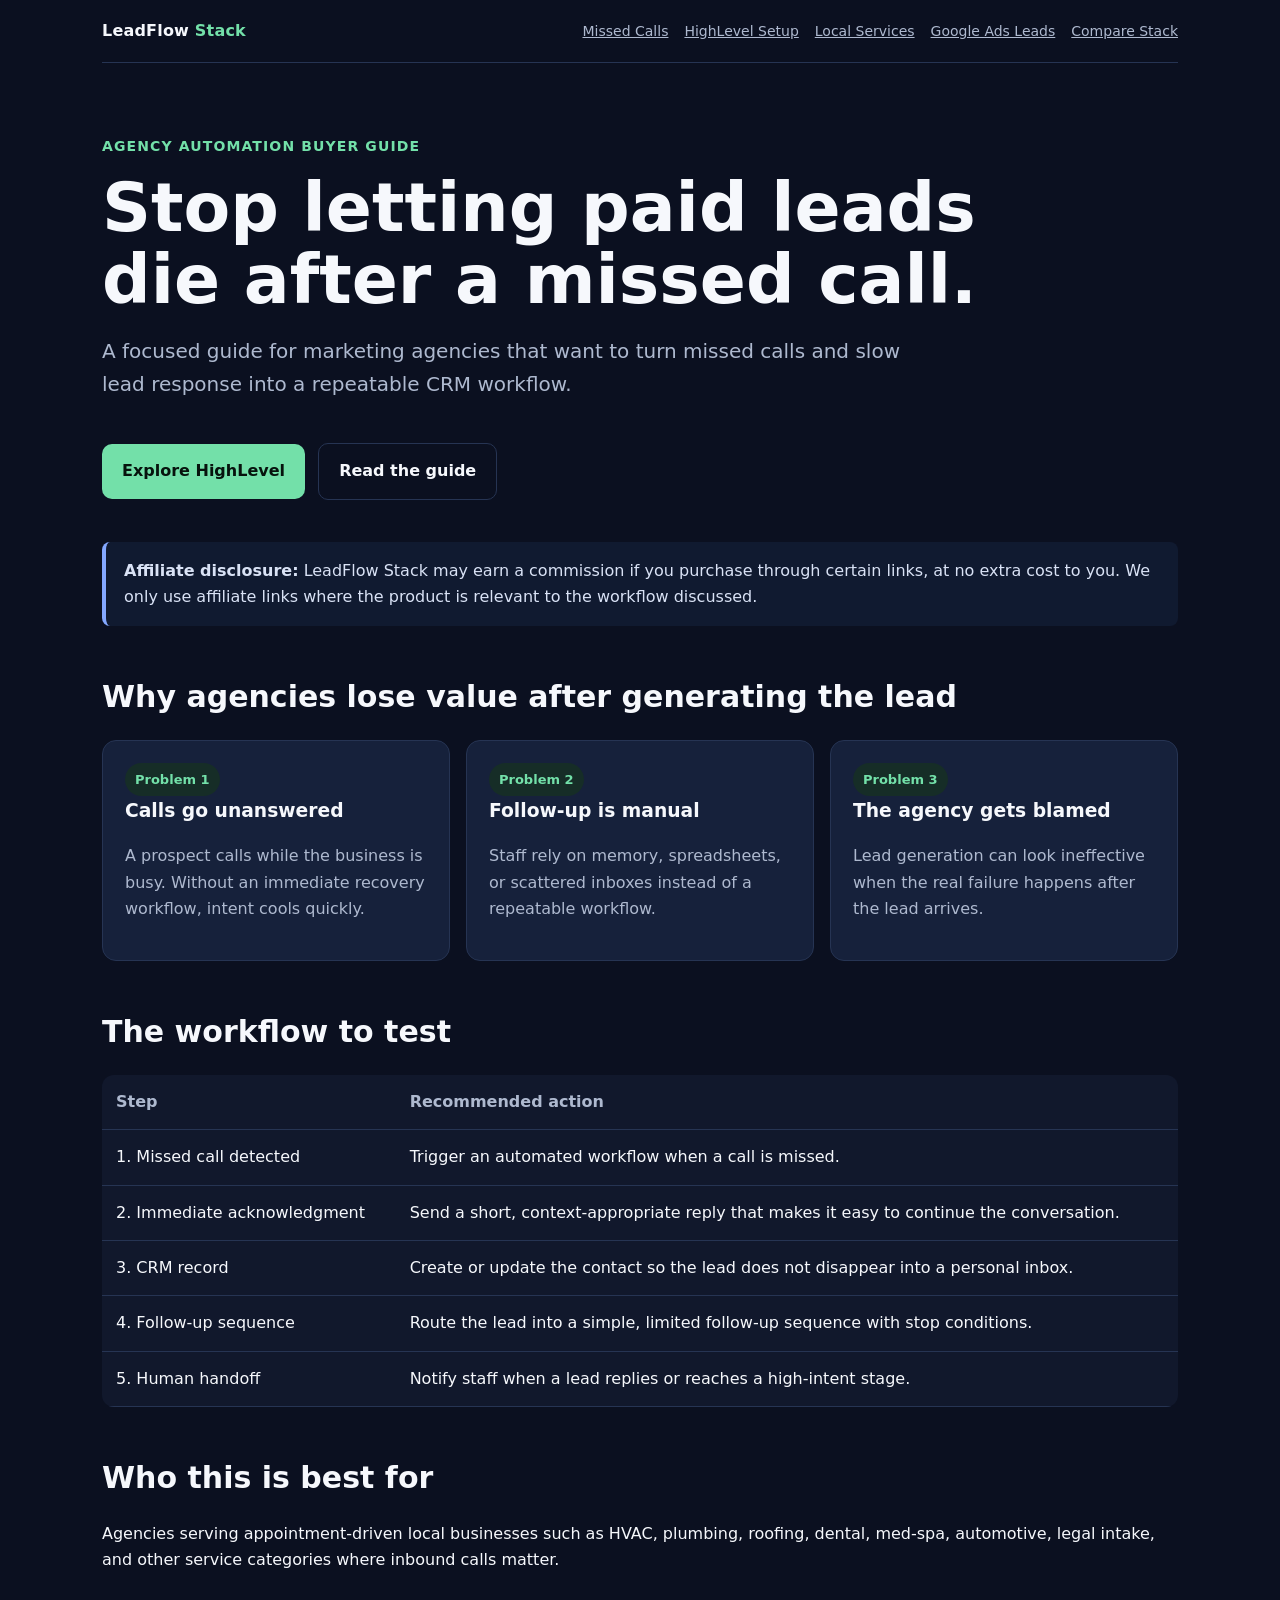
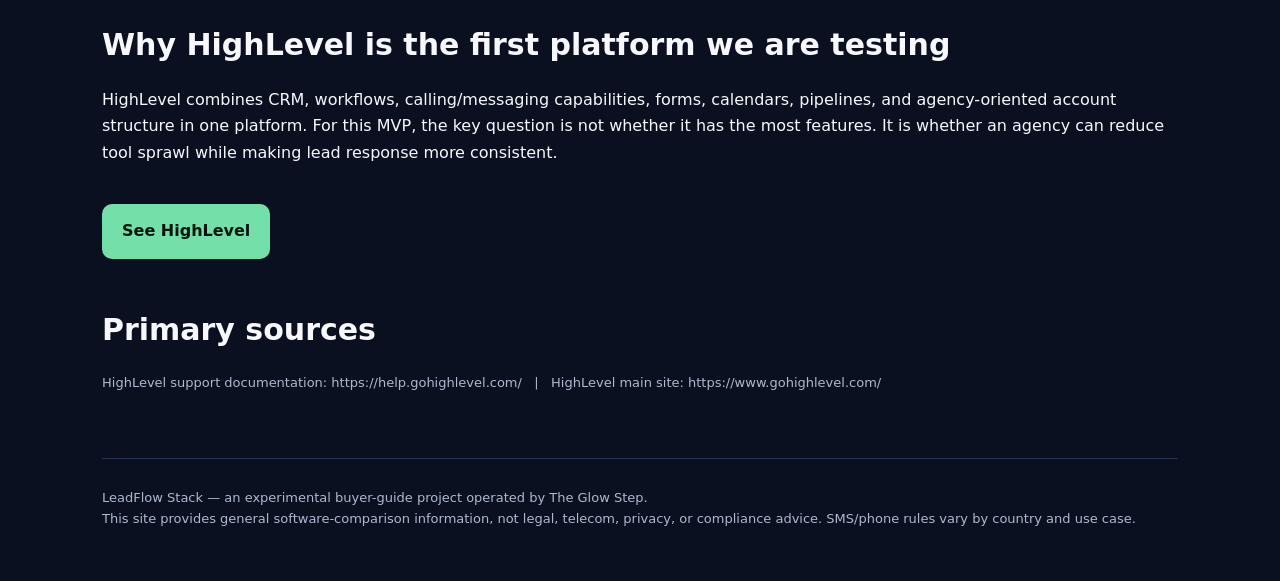
==== index.html @ 0b7b034c "Initial LeadFlow Stack site" ====
<!doctype html>
<html lang="en">
<head>
<meta charset="utf-8"><meta name="viewport" content="width=device-width,initial-scale=1">
<title>Missed Call Text Back for Marketing Agencies | LeadFlow Stack</title>
<meta name="description" content="A practical buyer guide for agencies building missed-call recovery and instant lead-response workflows.">
<link rel="stylesheet" href="assets/style.css">
<link rel="canonical" href="https://monstersportskorea-afk.github.io/leadflow-stack/">
<script defer src="assets/app.js"></script>
</head>
<body>
<div class="wrap">
<header class="nav">
  <div class="brand">LeadFlow <span>Stack</span></div>
  <nav class="navlinks">
    <a href="index.html">Missed Calls</a>
    <a href="highlevel-missed-call.html">HighLevel Setup</a>
    <a href="local-service-agencies.html">Local Services</a>
    <a href="google-ads-lead-response.html">Google Ads Leads</a>
    <a href="highlevel-vs-make-n8n.html">Compare Stack</a>
  </nav>
</header>
<main>
<section class="hero">
<div class="kicker">Agency automation buyer guide</div>
<h1>Stop letting paid leads die after a missed call.</h1>
<p class="lead">A focused guide for marketing agencies that want to turn missed calls and slow lead response into a repeatable CRM workflow.</p>
<a class="cta" href="https://www.gohighlevel.com/?fp_ref=theglowstep" rel="sponsored noopener" target="_blank" data-affiliate data-label="Missed Call Text Back for Marketing Agencies | LeadFlow Stack">Explore HighLevel</a>
<a class="cta secondary" href="#guide">Read the guide</a>
</section>
<div class="notice"><strong>Affiliate disclosure:</strong> LeadFlow Stack may earn a commission if you purchase through certain links, at no extra cost to you. We only use affiliate links where the product is relevant to the workflow discussed.</div>
<section id="guide">
<h2>Why agencies lose value after generating the lead</h2>
<div class="grid">
  <div class="card"><span class="pill">Problem 1</span><h3>Calls go unanswered</h3><p>A prospect calls while the business is busy. Without an immediate recovery workflow, intent cools quickly.</p></div>
  <div class="card"><span class="pill">Problem 2</span><h3>Follow-up is manual</h3><p>Staff rely on memory, spreadsheets, or scattered inboxes instead of a repeatable workflow.</p></div>
  <div class="card"><span class="pill">Problem 3</span><h3>The agency gets blamed</h3><p>Lead generation can look ineffective when the real failure happens after the lead arrives.</p></div>
</div>
<h2>The workflow to test</h2>
<table class="table"><tr><th>Step</th><th>Recommended action</th></tr>
<tr><td>1. Missed call detected</td><td>Trigger an automated workflow when a call is missed.</td></tr>
<tr><td>2. Immediate acknowledgment</td><td>Send a short, context-appropriate reply that makes it easy to continue the conversation.</td></tr>
<tr><td>3. CRM record</td><td>Create or update the contact so the lead does not disappear into a personal inbox.</td></tr>
<tr><td>4. Follow-up sequence</td><td>Route the lead into a simple, limited follow-up sequence with stop conditions.</td></tr>
<tr><td>5. Human handoff</td><td>Notify staff when a lead replies or reaches a high-intent stage.</td></tr></table>
<h2>Who this is best for</h2>
<p>Agencies serving appointment-driven local businesses such as HVAC, plumbing, roofing, dental, med-spa, automotive, legal intake, and other service categories where inbound calls matter.</p>
<h2>Why HighLevel is the first platform we are testing</h2>
<p>HighLevel combines CRM, workflows, calling/messaging capabilities, forms, calendars, pipelines, and agency-oriented account structure in one platform. For this MVP, the key question is not whether it has the most features. It is whether an agency can reduce tool sprawl while making lead response more consistent.</p>
<a class="cta" href="https://www.gohighlevel.com/?fp_ref=theglowstep" rel="sponsored noopener" target="_blank" data-affiliate data-label="main-guide-bottom">See HighLevel</a>
<h2>Primary sources</h2>
<p class="source">HighLevel support documentation: https://help.gohighlevel.com/ &nbsp; | &nbsp; HighLevel main site: https://www.gohighlevel.com/</p>
</section>
</main>
<footer class="footer">
  <div>LeadFlow Stack — an experimental buyer-guide project operated by The Glow Step.</div>
  <div>This site provides general software-comparison information, not legal, telecom, privacy, or compliance advice. SMS/phone rules vary by country and use case.</div>
</footer>
</div>
</body></html>
---- assets/style.css ----
:root{
  --bg:#0b1020;--panel:#11182c;--card:#16213b;--text:#f6f8fc;--muted:#aeb9cf;
  --accent:#73e0a9;--accent2:#84a8ff;--line:#263453;--max:1120px;
}
*{box-sizing:border-box} body{margin:0;font-family:Inter,system-ui,-apple-system,Segoe UI,Roboto,Arial,sans-serif;background:var(--bg);color:var(--text);line-height:1.65}
a{color:inherit}.wrap{max-width:var(--max);margin:auto;padding:0 22px}.nav{display:flex;justify-content:space-between;align-items:center;padding:18px 0;border-bottom:1px solid var(--line)}
.brand{font-weight:800;letter-spacing:.2px}.brand span{color:var(--accent)}
.navlinks{display:flex;gap:16px;font-size:14px;color:var(--muted)} .hero{padding:72px 0 42px}
.kicker{color:var(--accent);font-weight:700;font-size:14px;text-transform:uppercase;letter-spacing:.08em}
h1{font-size:clamp(36px,6vw,68px);line-height:1.05;margin:14px 0 20px;max-width:900px}
h2{font-size:30px;margin:46px 0 18px} h3{margin:0 0 8px}.lead{font-size:20px;color:var(--muted);max-width:820px}
.cta{display:inline-block;background:var(--accent);color:#07130d;font-weight:800;padding:14px 20px;border-radius:10px;text-decoration:none;margin-top:22px}
.cta.secondary{background:transparent;color:var(--text);border:1px solid var(--line);margin-left:8px}
.grid{display:grid;grid-template-columns:repeat(3,1fr);gap:16px}.card{background:var(--card);padding:22px;border:1px solid var(--line);border-radius:14px}
.card p,.muted{color:var(--muted)} .pill{display:inline-block;padding:6px 10px;border-radius:999px;background:#162d27;color:var(--accent);font-size:13px;font-weight:700}
.table{width:100%;border-collapse:collapse;background:var(--panel);border-radius:12px;overflow:hidden}.table th,.table td{padding:14px;border-bottom:1px solid var(--line);text-align:left;vertical-align:top}.table th{color:var(--muted)}
.notice{background:#101a30;border-left:4px solid var(--accent2);padding:16px 18px;border-radius:8px;color:#d9e2f5}.footer{border-top:1px solid var(--line);margin-top:64px;padding:28px 0 52px;color:var(--muted);font-size:13px}
ul{padding-left:20px}.source{font-size:13px;color:var(--muted);word-break:break-word}
@media(max-width:800px){.grid{grid-template-columns:1fr}.navlinks{display:none}.hero{padding-top:44px}.cta.secondary{margin-left:0;display:block;width:max-content}}
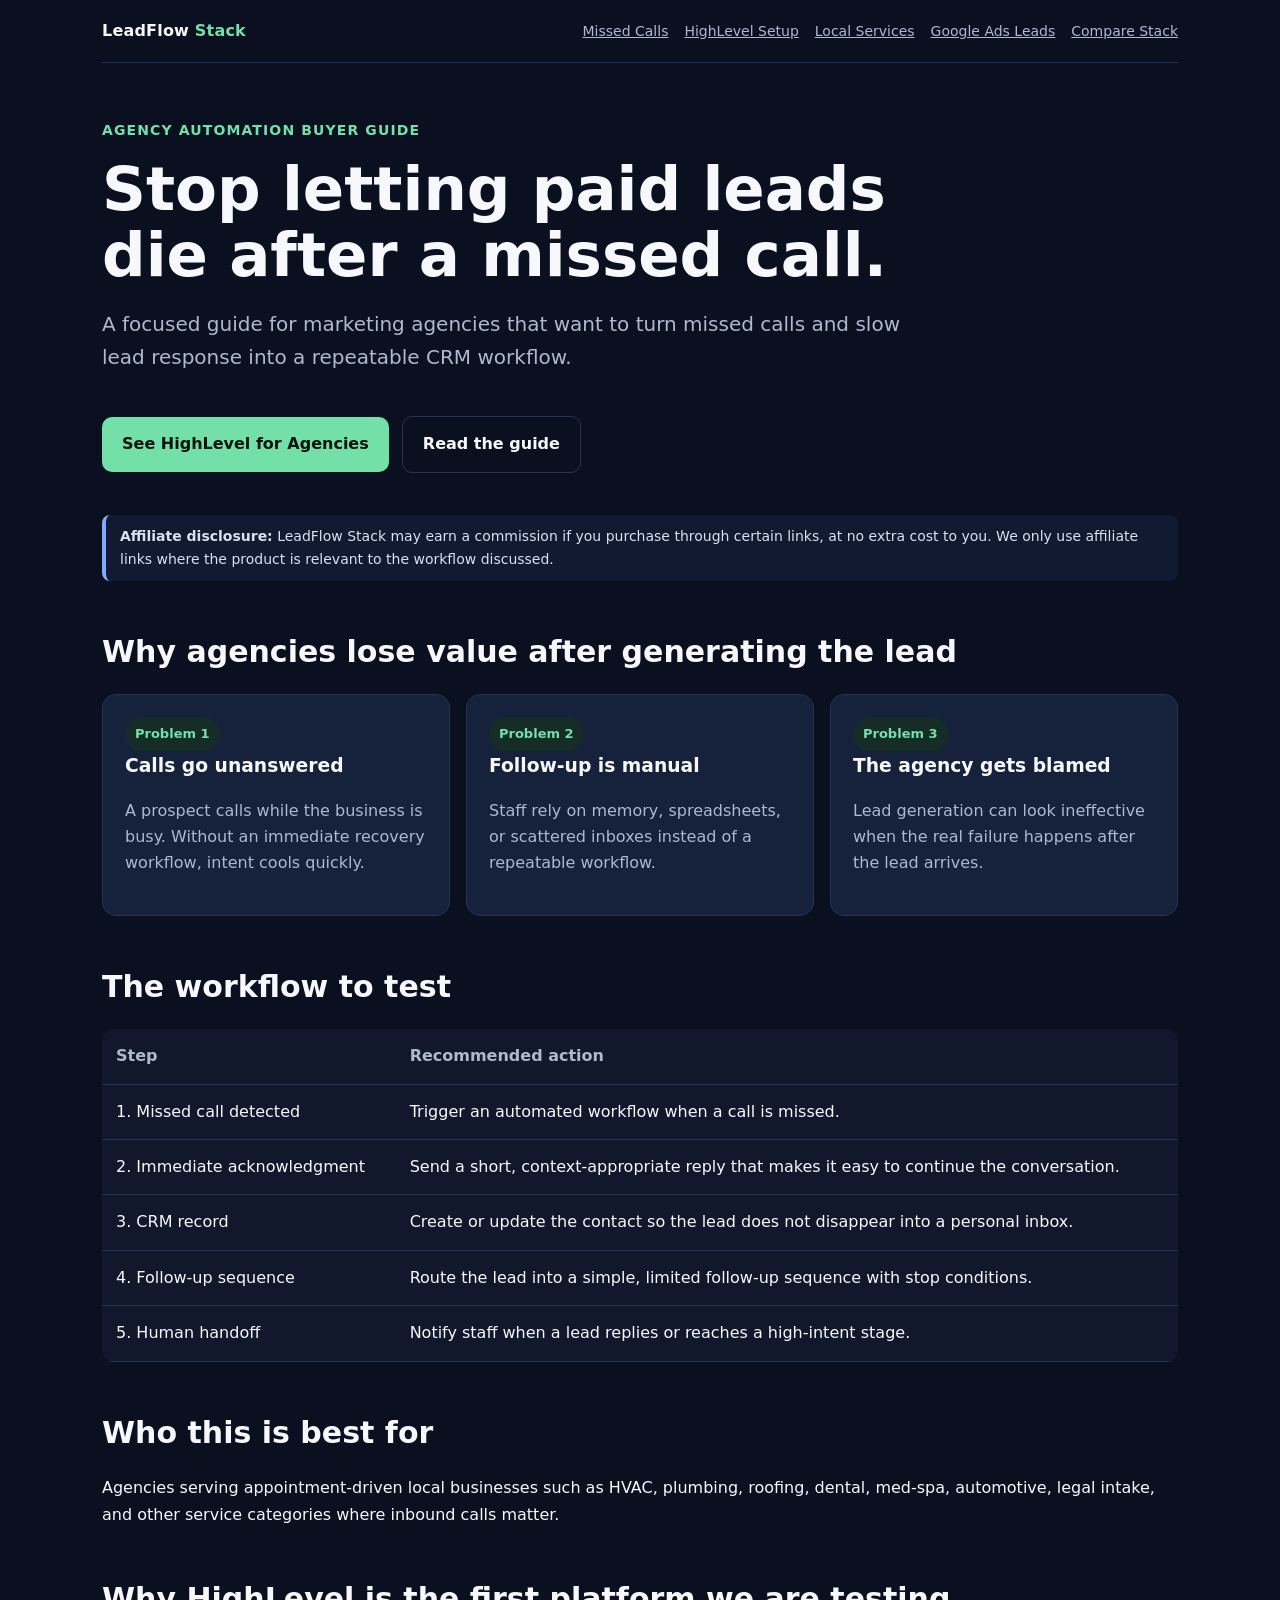
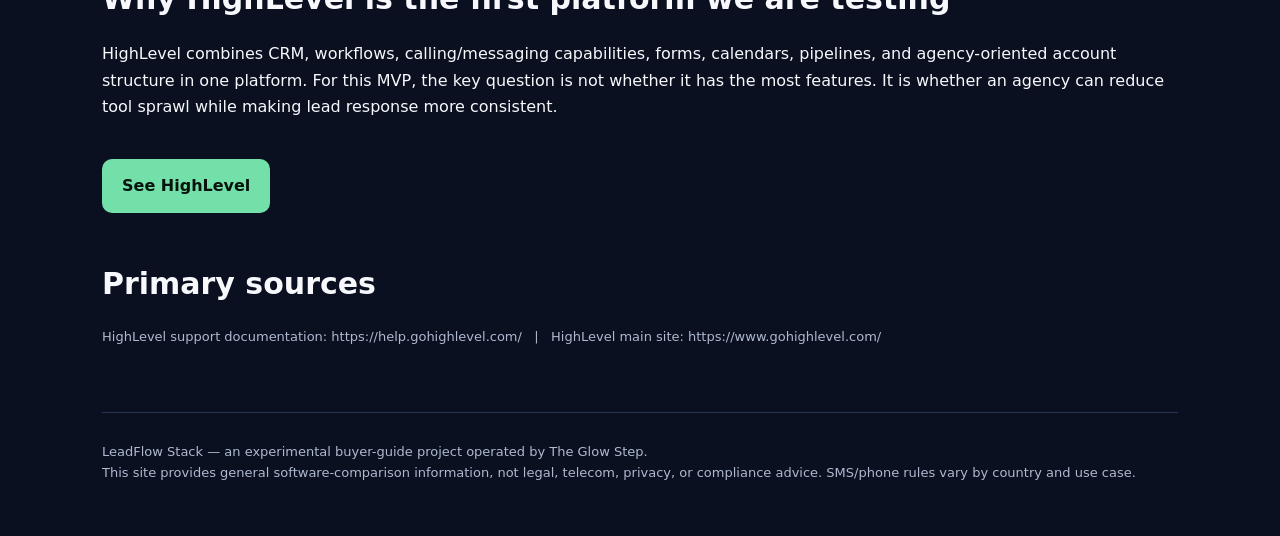
==== commit 0b6b2267: "Optimize landing page conversion layout" ====
--- a/index.html
+++ b/index.html
@@ -25,7 +25,7 @@
 <div class="kicker">Agency automation buyer guide</div>
 <h1>Stop letting paid leads die after a missed call.</h1>
 <p class="lead">A focused guide for marketing agencies that want to turn missed calls and slow lead response into a repeatable CRM workflow.</p>
-<a class="cta" href="https://www.gohighlevel.com/?fp_ref=theglowstep" rel="sponsored noopener" target="_blank" data-affiliate data-label="Missed Call Text Back for Marketing Agencies | LeadFlow Stack">Explore HighLevel</a>
+<a class="cta" href="https://www.gohighlevel.com/?fp_ref=theglowstep" rel="sponsored noopener" target="_blank" data-affiliate data-label="Missed Call Text Back for Marketing Agencies | LeadFlow Stack">See HighLevel for Agencies</a>
 <a class="cta secondary" href="#guide">Read the guide</a>
 </section>
 <div class="notice"><strong>Affiliate disclosure:</strong> LeadFlow Stack may earn a commission if you purchase through certain links, at no extra cost to you. We only use affiliate links where the product is relevant to the workflow discussed.</div>
--- a/assets/style.css
+++ b/assets/style.css
@@ -6,15 +6,15 @@
 *{box-sizing:border-box} body{margin:0;font-family:Inter,system-ui,-apple-system,Segoe UI,Roboto,Arial,sans-serif;background:var(--bg);color:var(--text);line-height:1.65}
 a{color:inherit}.wrap{max-width:var(--max);margin:auto;padding:0 22px}.nav{display:flex;justify-content:space-between;align-items:center;padding:18px 0;border-bottom:1px solid var(--line)}
 .brand{font-weight:800;letter-spacing:.2px}.brand span{color:var(--accent)}
-.navlinks{display:flex;gap:16px;font-size:14px;color:var(--muted)} .hero{padding:72px 0 42px}
+.navlinks{display:flex;gap:16px;font-size:14px;color:var(--muted)} .hero{padding:56px 0 42px}
 .kicker{color:var(--accent);font-weight:700;font-size:14px;text-transform:uppercase;letter-spacing:.08em}
-h1{font-size:clamp(36px,6vw,68px);line-height:1.05;margin:14px 0 20px;max-width:900px}
+h1{font-size:clamp(36px,6vw,61px);line-height:1.08;margin:14px 0 20px;max-width:900px}
 h2{font-size:30px;margin:46px 0 18px} h3{margin:0 0 8px}.lead{font-size:20px;color:var(--muted);max-width:820px}
 .cta{display:inline-block;background:var(--accent);color:#07130d;font-weight:800;padding:14px 20px;border-radius:10px;text-decoration:none;margin-top:22px}
 .cta.secondary{background:transparent;color:var(--text);border:1px solid var(--line);margin-left:8px}
 .grid{display:grid;grid-template-columns:repeat(3,1fr);gap:16px}.card{background:var(--card);padding:22px;border:1px solid var(--line);border-radius:14px}
 .card p,.muted{color:var(--muted)} .pill{display:inline-block;padding:6px 10px;border-radius:999px;background:#162d27;color:var(--accent);font-size:13px;font-weight:700}
 .table{width:100%;border-collapse:collapse;background:var(--panel);border-radius:12px;overflow:hidden}.table th,.table td{padding:14px;border-bottom:1px solid var(--line);text-align:left;vertical-align:top}.table th{color:var(--muted)}
-.notice{background:#101a30;border-left:4px solid var(--accent2);padding:16px 18px;border-radius:8px;color:#d9e2f5}.footer{border-top:1px solid var(--line);margin-top:64px;padding:28px 0 52px;color:var(--muted);font-size:13px}
+.notice{background:#101a30;border-left:4px solid var(--accent2);padding:10px 14px;border-radius:8px;color:#d9e2f5;font-size:14px}.footer{border-top:1px solid var(--line);margin-top:64px;padding:28px 0 52px;color:var(--muted);font-size:13px}
 ul{padding-left:20px}.source{font-size:13px;color:var(--muted);word-break:break-word}
-@media(max-width:800px){.grid{grid-template-columns:1fr}.navlinks{display:none}.hero{padding-top:44px}.cta.secondary{margin-left:0;display:block;width:max-content}}
+@media(max-width:800px){.grid{grid-template-columns:1fr}.navlinks{display:none}.hero{padding-top:34px}.hero .cta{display:block;width:100%;max-width:360px;text-align:center;margin-left:0}.hero .cta.secondary{margin-top:10px}}
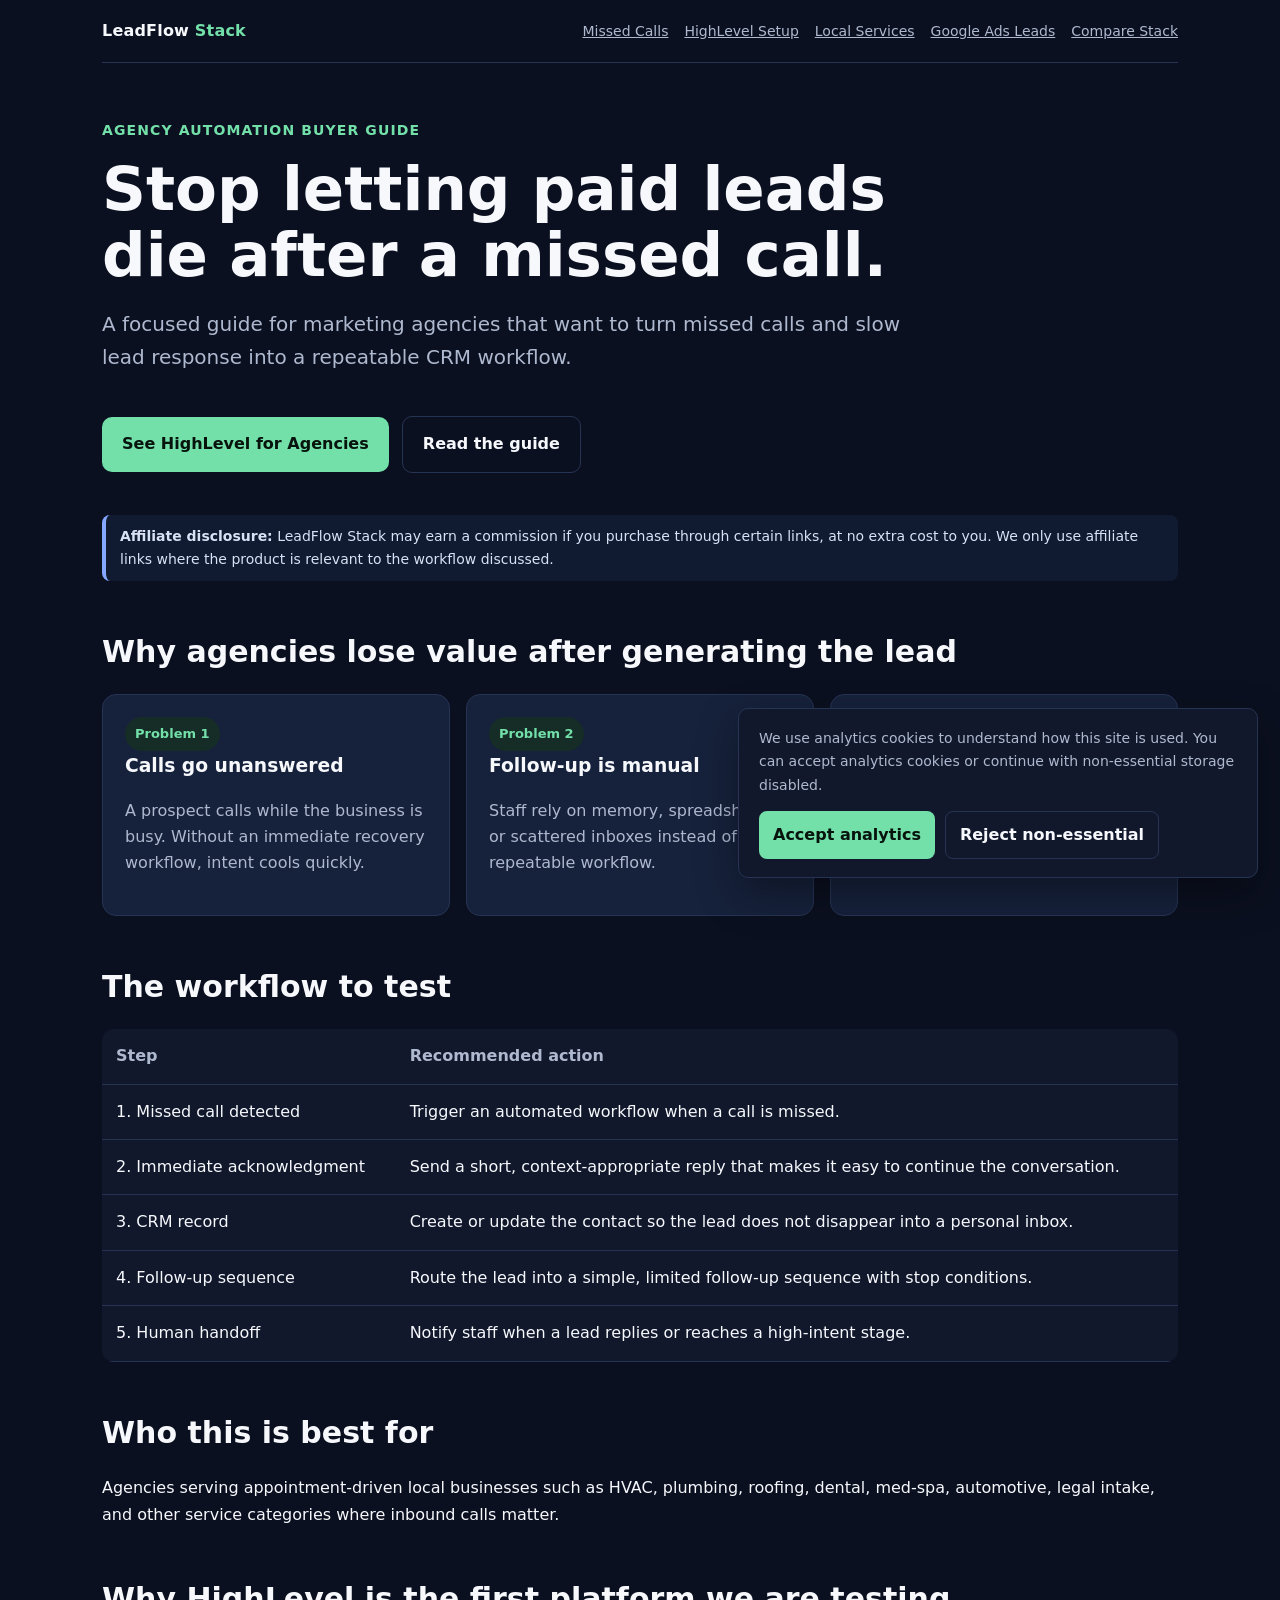
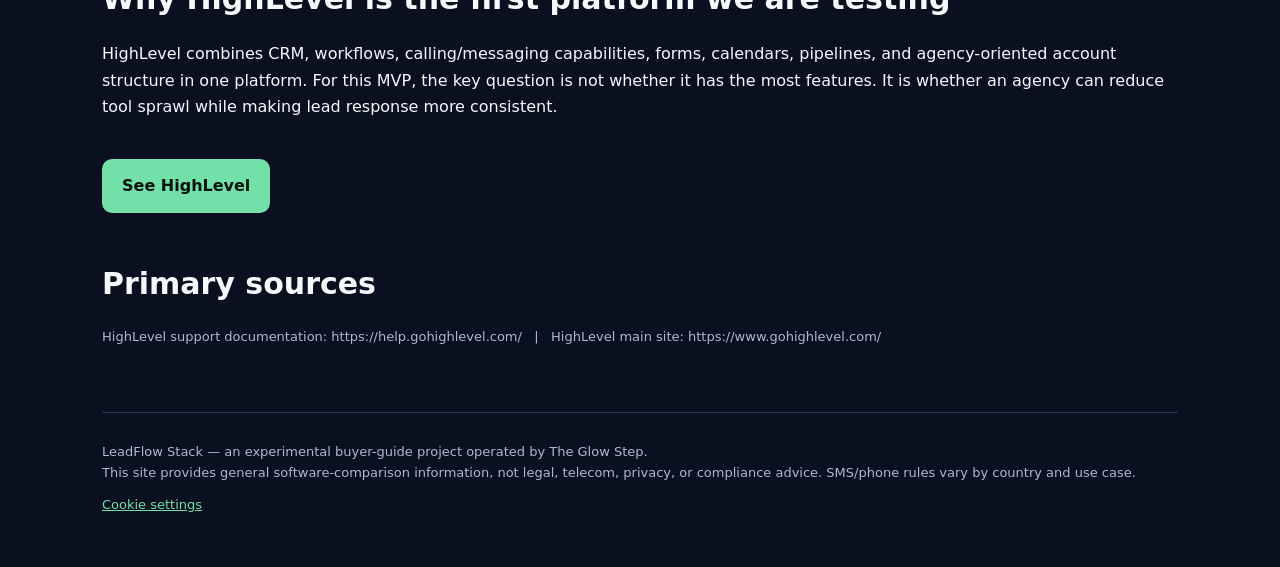
==== commit 6bf7163c: "Add Google Consent Mode and cookie banner" ====
--- a/index.html
+++ b/index.html
@@ -6,6 +6,32 @@
 <meta name="description" content="A practical buyer guide for agencies building missed-call recovery and instant lead-response workflows.">
 <link rel="stylesheet" href="assets/style.css">
 <link rel="canonical" href="https://monstersportskorea-afk.github.io/leadflow-stack/">
+<!-- Google tag (gtag.js) -->
+<script>
+  window.dataLayer = window.dataLayer || [];
+  function gtag(){dataLayer.push(arguments);}
+  gtag('consent', 'default', {
+    'analytics_storage': 'denied',
+    'ad_storage': 'denied',
+    'ad_user_data': 'denied',
+    'ad_personalization': 'denied',
+    'wait_for_update': 500
+  });
+  try {
+    const savedConsent = localStorage.getItem('leadflow_consent');
+    if (savedConsent === 'analytics') {
+      gtag('consent', 'update', {'analytics_storage':'granted','ad_storage':'denied','ad_user_data':'denied','ad_personalization':'denied'});
+    } else if (savedConsent === 'reject') {
+      gtag('consent', 'update', {'analytics_storage':'denied','ad_storage':'denied','ad_user_data':'denied','ad_personalization':'denied'});
+    }
+  } catch(err) {}
+</script>
+<script async src="https://www.googletagmanager.com/gtag/js?id=G-B76J5MX75J"></script>
+<script>
+  window.dataLayer = window.dataLayer || [];
+  gtag('js', new Date());
+  gtag('config', 'G-B76J5MX75J');
+</script>
 <script defer src="assets/app.js"></script>
 </head>
 <body>
@@ -55,6 +81,14 @@
 <footer class="footer">
   <div>LeadFlow Stack — an experimental buyer-guide project operated by The Glow Step.</div>
   <div>This site provides general software-comparison information, not legal, telecom, privacy, or compliance advice. SMS/phone rules vary by country and use case.</div>
+  <a class="cookie-settings" href="#cookie-settings" data-cookie-settings>Cookie settings</a>
 </footer>
 </div>
+<div class="consent-banner" data-consent-banner hidden role="dialog" aria-labelledby="consent-title">
+  <p id="consent-title">We use analytics cookies to understand how this site is used. You can accept analytics cookies or continue with non-essential storage disabled.</p>
+  <div class="consent-actions">
+    <button class="consent-accept" type="button" data-consent-accept>Accept analytics</button>
+    <button class="consent-reject" type="button" data-consent-reject>Reject non-essential</button>
+  </div>
+</div>
 </body></html>
--- a/assets/style.css
+++ b/assets/style.css
@@ -16,5 +16,8 @@
 .card p,.muted{color:var(--muted)} .pill{display:inline-block;padding:6px 10px;border-radius:999px;background:#162d27;color:var(--accent);font-size:13px;font-weight:700}
 .table{width:100%;border-collapse:collapse;background:var(--panel);border-radius:12px;overflow:hidden}.table th,.table td{padding:14px;border-bottom:1px solid var(--line);text-align:left;vertical-align:top}.table th{color:var(--muted)}
 .notice{background:#101a30;border-left:4px solid var(--accent2);padding:10px 14px;border-radius:8px;color:#d9e2f5;font-size:14px}.footer{border-top:1px solid var(--line);margin-top:64px;padding:28px 0 52px;color:var(--muted);font-size:13px}
+.consent-banner{position:fixed;right:22px;bottom:22px;z-index:10;max-width:520px;background:var(--panel);border:1px solid var(--line);border-radius:10px;padding:18px 20px;box-shadow:0 16px 40px rgba(0,0,0,.35)}
+.consent-banner[hidden]{display:none}.consent-banner p{margin:0 0 14px;color:var(--muted);font-size:14px}.consent-actions{display:flex;gap:10px;flex-wrap:wrap}.consent-actions button{border:0;border-radius:8px;padding:10px 14px;font:inherit;font-weight:800;cursor:pointer}.consent-accept{background:var(--accent);color:#07130d}.consent-reject{background:transparent;color:var(--text);border:1px solid var(--line)!important}
+.cookie-settings{display:inline-block;margin-top:10px;color:var(--accent);text-decoration:underline}
 ul{padding-left:20px}.source{font-size:13px;color:var(--muted);word-break:break-word}
-@media(max-width:800px){.grid{grid-template-columns:1fr}.navlinks{display:none}.hero{padding-top:34px}.hero .cta{display:block;width:100%;max-width:360px;text-align:center;margin-left:0}.hero .cta.secondary{margin-top:10px}}
+@media(max-width:800px){.grid{grid-template-columns:1fr}.navlinks{display:none}.hero{padding-top:34px}.hero .cta{display:block;width:100%;max-width:360px;text-align:center;margin-left:0}.hero .cta.secondary{margin-top:10px}.consent-banner{right:12px;bottom:12px;left:12px;padding:16px}.consent-actions button{flex:1 1 100%}}
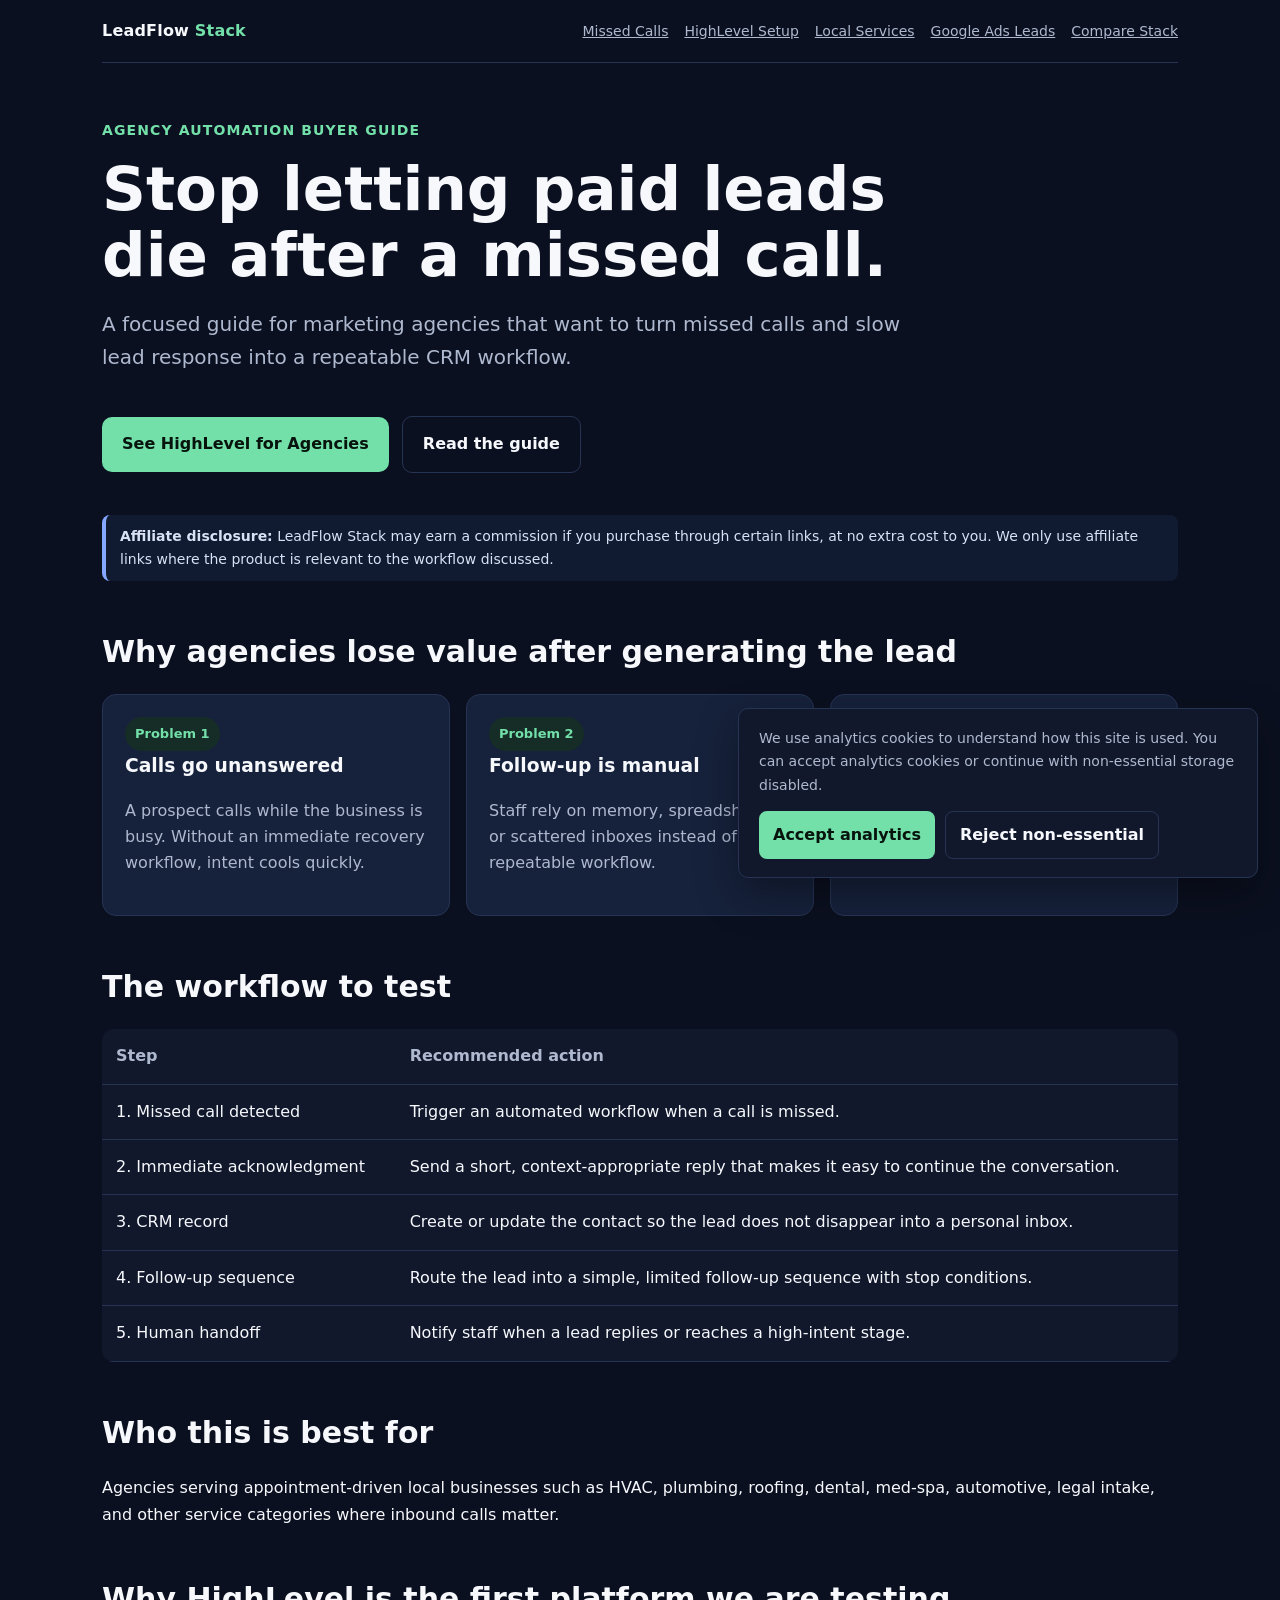
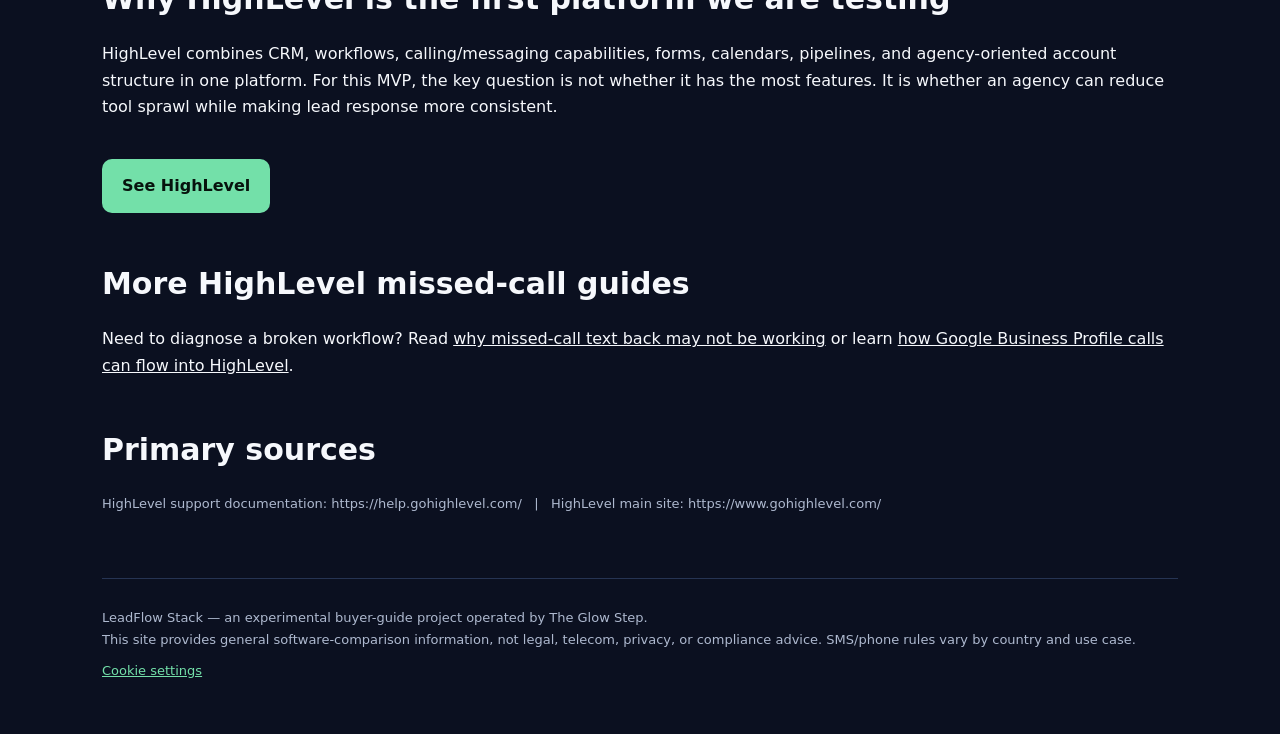
==== commit 9a9240fd: "Add SEO expansion batch 1 for HighLevel missed-call traffic" ====
--- a/index.html
+++ b/index.html
@@ -32,7 +32,7 @@
   gtag('js', new Date());
   gtag('config', 'G-B76J5MX75J');
 </script>
-<script defer src="assets/app.js"></script>
+<script defer src="assets/app.js?v=consent-1"></script>
 </head>
 <body>
 <div class="wrap">
@@ -74,6 +74,8 @@
 <h2>Why HighLevel is the first platform we are testing</h2>
 <p>HighLevel combines CRM, workflows, calling/messaging capabilities, forms, calendars, pipelines, and agency-oriented account structure in one platform. For this MVP, the key question is not whether it has the most features. It is whether an agency can reduce tool sprawl while making lead response more consistent.</p>
 <a class="cta" href="https://www.gohighlevel.com/?fp_ref=theglowstep" rel="sponsored noopener" target="_blank" data-affiliate data-label="main-guide-bottom">See HighLevel</a>
+<h2>More HighLevel missed-call guides</h2>
+<p>Need to diagnose a broken workflow? Read <a href="highlevel-missed-call-not-working.html">why missed-call text back may not be working</a> or learn <a href="highlevel-google-business-call-tracking.html">how Google Business Profile calls can flow into HighLevel</a>.</p>
 <h2>Primary sources</h2>
 <p class="source">HighLevel support documentation: https://help.gohighlevel.com/ &nbsp; | &nbsp; HighLevel main site: https://www.gohighlevel.com/</p>
 </section>
